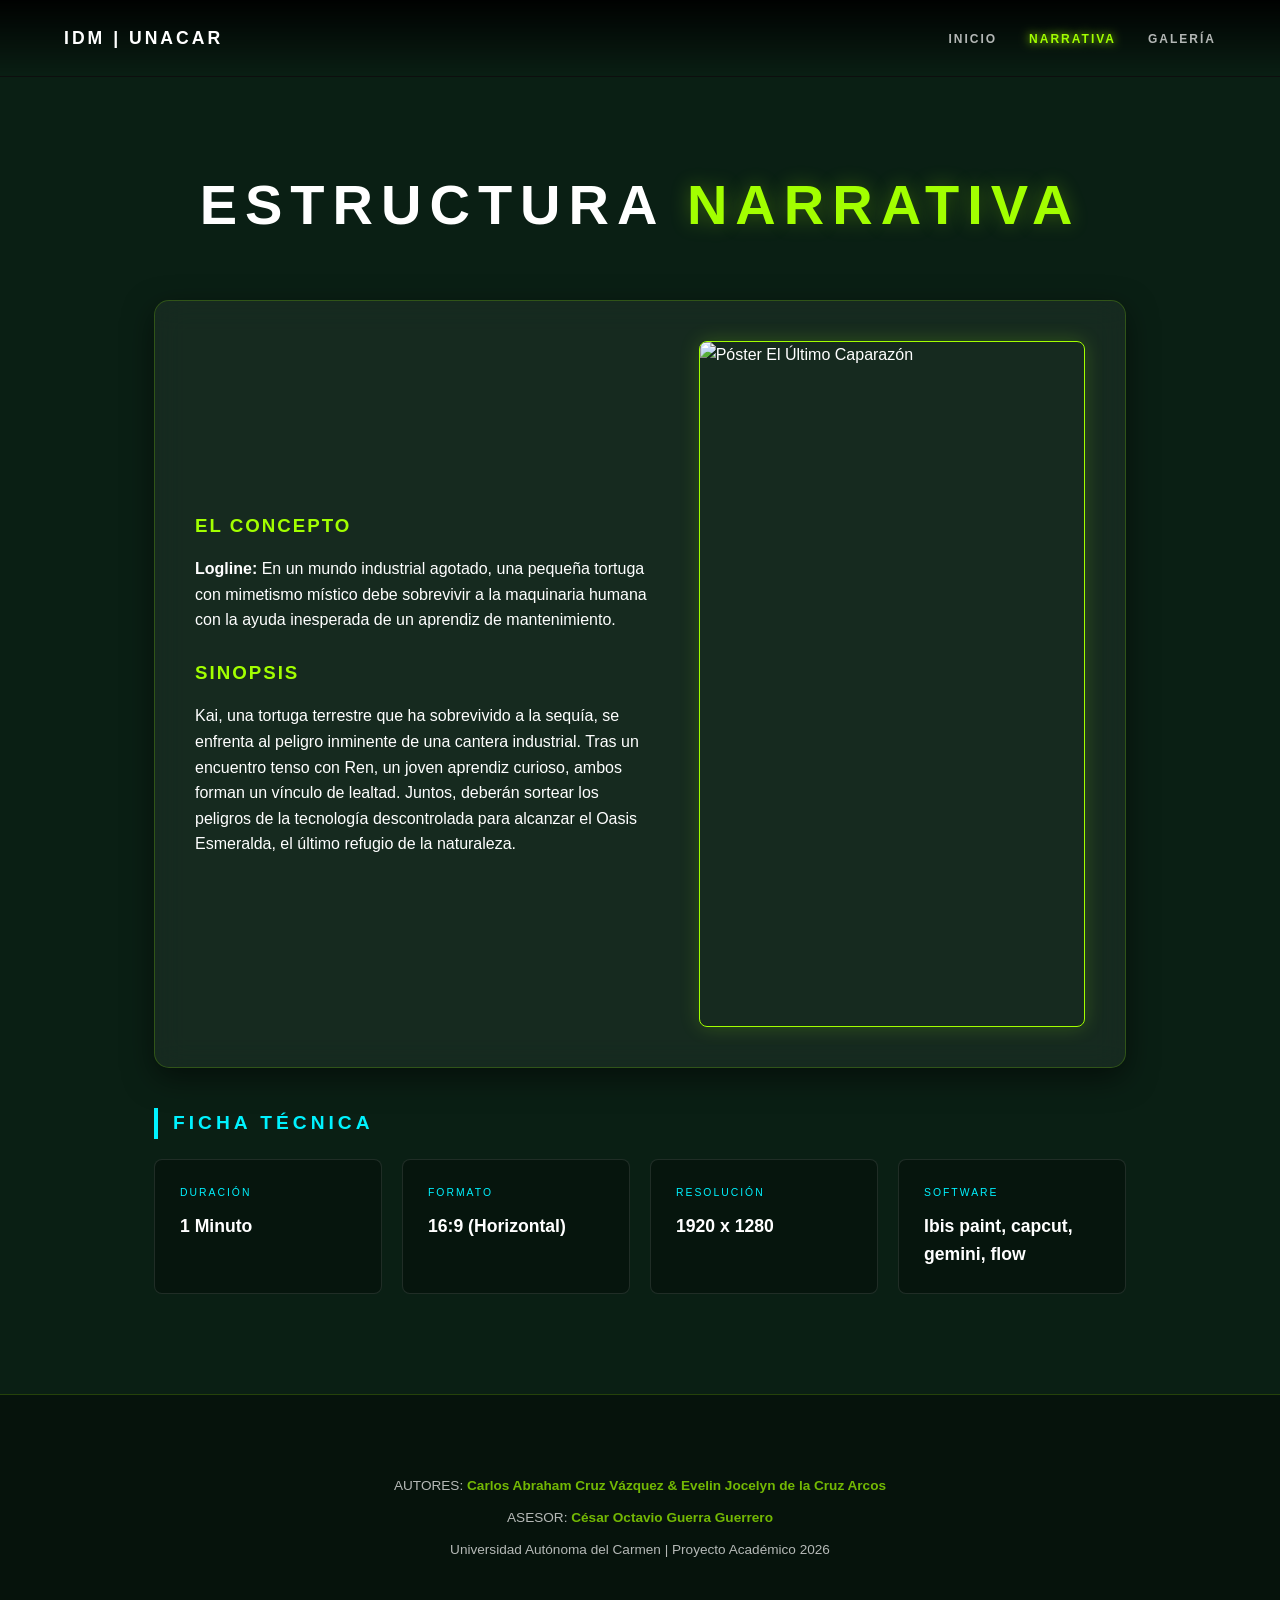
==== narrativa.html @ 9cdf7999 "release 1.1 version final preview, falta video y poster oficial" ====
<!DOCTYPE html>
<html lang="es">
<head>
    <meta charset="UTF-8">
    <meta name="viewport" content="width=device-width, initial-scale=1.0">
    <title>Narrativa y Técnica - El Último Caparazón</title>
    <link rel="stylesheet" href="paginas.css">
</head>
<body>
    
    <nav class="navbar">
        <div class="logo">IDM | UNACAR</div>
        <ul class="nav-links">
            <li><a href="index.html">Inicio</a></li>
            <li><a href="narrativa.html" class="active">Narrativa</a></li>
            <li><a href="galeria.html">Galería</a></li>
        </ul>
    </nav>

    <header class="header-simple">
        <h1 class="section-title">ESTRUCTURA <span>NARRATIVA</span></h1>
    </header>

    <main class="container">
        <section class="info-block">
            <div class="glass-card narrative-layout">
                
                <div class="narrative-text">
                    <h3>EL CONCEPTO</h3>
                    <p><strong>Logline:</strong> En un mundo industrial agotado, una pequeña tortuga con mimetismo místico debe sobrevivir a la maquinaria humana con la ayuda inesperada de un aprendiz de mantenimiento.</p>
                    <br>
                    <h3>SINOPSIS</h3>
                    <p>Kai, una tortuga terrestre que ha sobrevivido a la sequía, se enfrenta al peligro inminente de una cantera industrial. Tras un encuentro tenso con Ren, un joven aprendiz curioso, ambos forman un vínculo de lealtad. Juntos, deberán sortear los peligros de la tecnología descontrolada para alcanzar el Oasis Esmeralda, el último refugio de la naturaleza.</p>
                </div>

                <div class="poster-placeholder">
                    <div class="poster-placeholder">
                        <img src="images/poster_example.jpg" alt="Póster El Último Caparazón" class="narrative-poster">
                    </div>
                </div>

            </div>
        </section>

        <section class="info-block">
            <h2 class="section-subtitle">FICHA <span>TÉCNICA</span></h2>
            <div class="technical-grid">
                <div class="tech-item"><span>DURACIÓN</span><p>1 Minuto</p></div>
                <div class="tech-item"><span>FORMATO</span><p>16:9 (Horizontal)</p></div>
                <div class="tech-item"><span>RESOLUCIÓN</span><p>1920 x 1280</p></div>
                <div class="tech-item"><span>SOFTWARE</span><p>Ibis paint, capcut, gemini, flow</p></div>
            </div>
        </section>
    </main>

    <footer class="main-footer">
        <div class="footer-info">
            <p>AUTORES: <strong>Carlos Abraham Cruz Vázquez & Evelin Jocelyn de la Cruz Arcos</strong></p>
            <p>ASESOR: <strong>César Octavio Guerra Guerrero</strong></p>
            <p>Universidad Autónoma del Carmen | Proyecto Académico 2026</p>
        </div>
    </footer>
</body>
</html>
---- paginas.css ----
/* =========================================
   VARIABLES Y BASE (Consistente con Index)
   ========================================= */
:root {
    --primary-green: #2ecc71;
    --vibrant-lime: #a2ff00;
    --deep-forest: #0a1f14;
    --cyan-glow: #00f2ff;
    --glass-bg: rgba(255, 255, 255, 0.05);
    --glass-border: rgba(162, 255, 0, 0.2);
}

* {
    margin: 0;
    padding: 0;
    box-sizing: border-box;
    font-family: 'Segoe UI', Tahoma, Geneva, Verdana, sans-serif;
}

body {
    background-color: var(--deep-forest);
    /* FONDO DE PATRÓN DE TORTUGAS PARA TODA LA PÁGINA */
    background-image: linear-gradient(rgba(10, 31, 20, 0.92), rgba(10, 31, 20, 0.92)), 
                      url('images/patron_tortugas.png');
    background-repeat: repeat;
    background-position: center;
    background-attachment: fixed;
    color: white;
    line-height: 1.6;
}

/* =========================================
   NAVEGACIÓN (NAVBAR)
   ========================================= */
.navbar {
    display: flex;
    justify-content: space-between;
    align-items: center;
    padding: 1.5rem 5%;
    background: linear-gradient(to bottom, rgba(0,0,0,0.95), transparent);
    position: fixed;
    width: 100%;
    z-index: 1000;
    border-bottom: 1px solid rgba(255, 255, 255, 0.05);
}

.logo {
    font-weight: 900;
    letter-spacing: 3px;
    font-size: 1.1rem;
}

.nav-links {
    display: flex;
    list-style: none;
    gap: 2rem;
}

.nav-links a {
    color: rgba(255, 255, 255, 0.7);
    text-decoration: none;
    text-transform: uppercase;
    font-size: 0.75rem;
    font-weight: 700;
    letter-spacing: 2px;
    transition: 0.3s;
}

.nav-links a:hover, .nav-links a.active {
    color: var(--vibrant-lime);
    text-shadow: 0 0 10px var(--vibrant-lime);
}

/* =========================================
   ENCABEZADOS DE SECCIÓN
   ========================================= */
.header-simple {
    padding: 160px 10% 40px;
    text-align: center;
}

.section-title {
    font-size: clamp(2rem, 5vw, 3.5rem);
    letter-spacing: 8px;
    text-transform: uppercase;
    margin-bottom: 10px;
}

.section-title span {
    color: var(--vibrant-lime);
    text-shadow: 0 0 20px rgba(162, 255, 0, 0.3);
}

.section-subtitle {
    font-size: 1.2rem;
    letter-spacing: 4px;
    color: var(--cyan-glow);
    margin: 40px 0 20px;
    text-transform: uppercase;
    border-left: 4px solid var(--cyan-glow);
    padding-left: 15px;
}

/* =========================================
   ESTILOS DE NARRATIVA (BLOQUES DE TEXTO)
   ========================================= */
.container {
    max-width: 1100px;
    margin: 0 auto;
    padding: 0 5% 100px;
}

.glass-card {
    background: var(--glass-bg);
    backdrop-filter: blur(15px);
    padding: 40px;
    border-radius: 15px;
    border: 1px solid var(--glass-border);
    margin-bottom: 40px;
    box-shadow: 0 10px 30px rgba(0,0,0,0.5);
}

.glass-card h3 {
    color: var(--vibrant-lime);
    margin-bottom: 15px;
    letter-spacing: 2px;
}

/* Grilla Técnica */
.technical-grid {
    display: grid;
    grid-template-columns: repeat(auto-fit, minmax(220px, 1fr));
    gap: 20px;
}

.tech-item {
    background: rgba(0, 0, 0, 0.3);
    padding: 25px;
    border-radius: 8px;
    border: 1px solid rgba(255,255,255,0.1);
    transition: 0.3s;
}

.tech-item:hover {
    border-color: var(--cyan-glow);
    transform: translateY(-5px);
}

.tech-item span {
    display: block;
    font-size: 0.65rem;
    color: var(--cyan-glow);
    text-transform: uppercase;
    letter-spacing: 2px;
    margin-bottom: 10px;
}

.tech-item p {
    font-weight: bold;
    font-size: 1.1rem;
}

/* =========================================
   ESTILOS DE GALERÍA (GRID E IMÁGENES)
   ========================================= */
.gallery-section {
    margin-bottom: 60px;
}

.gallery-grid {
    display: grid;
    grid-template-columns: repeat(auto-fill, minmax(280px, 1fr));
    gap: 25px;
}

.gallery-item {
    position: relative;
    height: 250px;
    border-radius: 12px;
    overflow: hidden;
    cursor: pointer;
    border: 1px solid rgba(255,255,255,0.1);
    background: #000;
}

.gallery-item img {
    width: 100%;
    height: 100%;
    object-fit: cover;
    transition: transform 0.6s cubic-bezier(0.165, 0.84, 0.44, 1);
}

.overlay {
    position: absolute;
    top: 0; left: 0; width: 100%; height: 100%;
    background: rgba(10, 31, 20, 0.6);
    display: flex;
    align-items: center;
    justify-content: center;
    opacity: 0;
    transition: 0.4s;
    backdrop-filter: blur(2px);
}

.gallery-item:hover .overlay {
    opacity: 1;
}

.gallery-item:hover img {
    transform: scale(1.1);
}

.overlay span {
    color: var(--vibrant-lime);
    font-weight: 800;
    letter-spacing: 3px;
    font-size: 0.8rem;
    text-shadow: 0 0 10px var(--vibrant-lime);
    text-transform: uppercase;
}

/* =========================================
   LIGHTBOX (MODAL DE IMAGEN GRANDE)
   ========================================= */
.lightbox-modal {
    display: none;
    position: fixed;
    z-index: 2000;
    top: 0; left: 0;
    width: 100vw; height: 100vh;
    background: rgba(0, 0, 0, 0.96);
    backdrop-filter: blur(10px);
    justify-content: center;
    align-items: center;
    opacity: 0;
    transition: opacity 0.4s ease;
    padding: 20px;
}

.lightbox-modal.active { display: flex; opacity: 1; }

.lightbox-content {
    position: relative;
    display: flex;
    flex-direction: column;
    align-items: center;
    max-width: 95%;
    max-height: 95%;
    animation: zoomIn 0.4s ease-out;
}

#lightbox-img {
    max-width: 90vw;
    max-height: 75vh;
    border: 2px solid var(--cyan-glow);
    border-radius: 5px;
    box-shadow: 0 0 50px rgba(0, 242, 255, 0.2);
    object-fit: contain;
}

.lightbox-caption {
    margin-top: 20px;
    color: var(--vibrant-lime);
    letter-spacing: 3px;
    text-transform: uppercase;
    font-weight: bold;
    text-align: center;
}

.close-lightbox {
    position: absolute;
    top: 30px;
    right: 40px;
    color: white;
    font-size: 3rem;
    cursor: pointer;
    line-height: 1;
}

@keyframes zoomIn {
    from { transform: scale(0.85); opacity: 0; }
    to { transform: scale(1); opacity: 1; }
}

/* =========================================
   PIE DE PÁGINA (FOOTER)
   ========================================= */
.main-footer {
    padding: 80px 5% 40px;
    background: rgba(0,0,0,0.4);
    text-align: center;
    border-top: 1px solid var(--glass-border);
}

.footer-info p {
    font-size: 0.85rem;
    opacity: 0.7;
    margin-bottom: 10px;
}

.footer-info strong {
    color: var(--vibrant-lime);
}

/* =========================================
   RESPONSIVIDAD
   ========================================= */
@media (max-width: 768px) {
    .header-simple { padding-top: 120px; }
    .glass-card { padding: 25px; }
    .technical-grid { grid-template-columns: 1fr; }
    .gallery-grid { grid-template-columns: 1fr; }
    .nav-links { gap: 1rem; }
    .nav-links a { font-size: 0.6rem; }
}

/* =========================================
   ESTRUCTURA DE DOS COLUMNAS (TEXTO + PÓSTER)
   ========================================= */

.narrative-layout {
    display: flex;
    flex-direction: row;
    gap: 40px;
    align-items: center; /* Centra verticalmente el texto con el póster */
}

.narrative-text {
    flex: 1.2; /* Le da un poco más de espacio al texto */
}

.poster-placeholder {
    flex: 1; /* Columna del póster */
    width: 100%;
}

/* El contenedor mágico de 16:9 */
.poster-inside {
    width: 100%;
    aspect-ratio: 16 / 9; /* Fuerza la proporción exacta de 16:9 */
    background: rgba(0, 0, 0, 0.4);
    border: 2px dashed var(--vibrant-lime); /* Línea discontinua de placeholder */
    border-radius: 8px;
    display: flex;
    align-items: center;
    justify-content: center;
    transition: 0.3s ease;
}

.poster-inside span {
    color: rgba(255, 255, 255, 0.4);
    font-size: 0.75rem;
    letter-spacing: 2px;
    font-weight: bold;
    text-align: center;
    padding: 20px;
}

/* Efecto visual al pasar el cursor sobre el placeholder */
.poster-inside:hover {
    border-color: var(--cyan-glow);
    box-shadow: 0 0 25px rgba(0, 242, 255, 0.2);
    background: rgba(0, 0, 0, 0.6);
}

.poster-inside:hover span {
    color: var(--cyan-glow);
}

/* Ajuste Responsivo: Si se ve en celular, se vuelve una sola columna */
@media (max-width: 900px) {
    .narrative-layout {
        flex-direction: column;
        gap: 30px;
    }
    
    .narrative-text, .poster-placeholder {
        width: 100%;
    }
}

.narrative-poster {
    width: 100%;
    aspect-ratio: 9 / 16; /* Mantiene la proporción 16:9 */
    object-fit: cover;    /* Asegura que la imagen llene el espacio sin deformarse */
    border-radius: 8px;
    border: 1px solid var(--vibrant-lime);
    box-shadow: 0 0 20px rgba(162, 255, 0, 0.2);
    display: block;
}
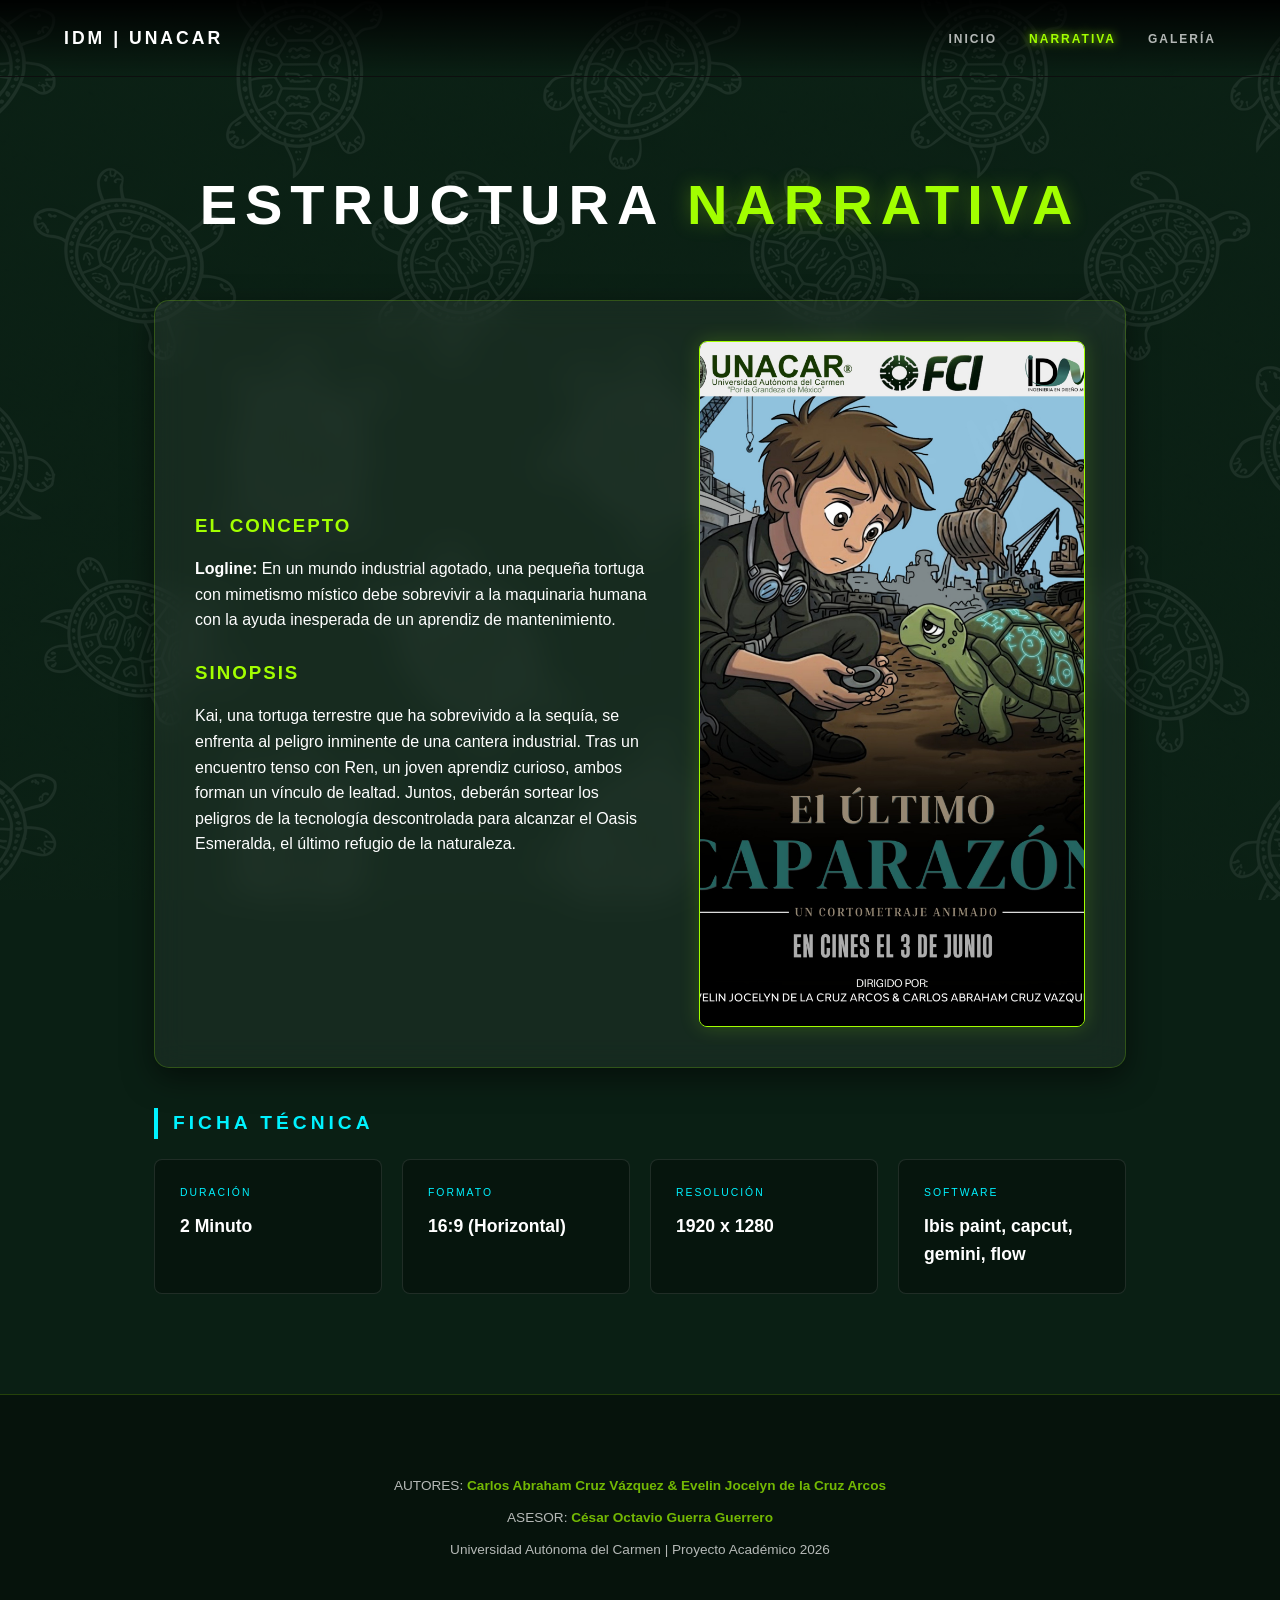
==== commit 94601b07: "Change duration from 1 minute to 2 minutes Updated the duration in the technical specifications from" ====
--- a/narrativa.html
+++ b/narrativa.html
@@ -45,7 +45,7 @@
         <section class="info-block">
             <h2 class="section-subtitle">FICHA <span>TÉCNICA</span></h2>
             <div class="technical-grid">
-                <div class="tech-item"><span>DURACIÓN</span><p>1 Minuto</p></div>
+                <div class="tech-item"><span>DURACIÓN</span><p>2 Minuto</p></div>
                 <div class="tech-item"><span>FORMATO</span><p>16:9 (Horizontal)</p></div>
                 <div class="tech-item"><span>RESOLUCIÓN</span><p>1920 x 1280</p></div>
                 <div class="tech-item"><span>SOFTWARE</span><p>Ibis paint, capcut, gemini, flow</p></div>
@@ -61,4 +61,4 @@
         </div>
     </footer>
 </body>
-</html>+</html>
